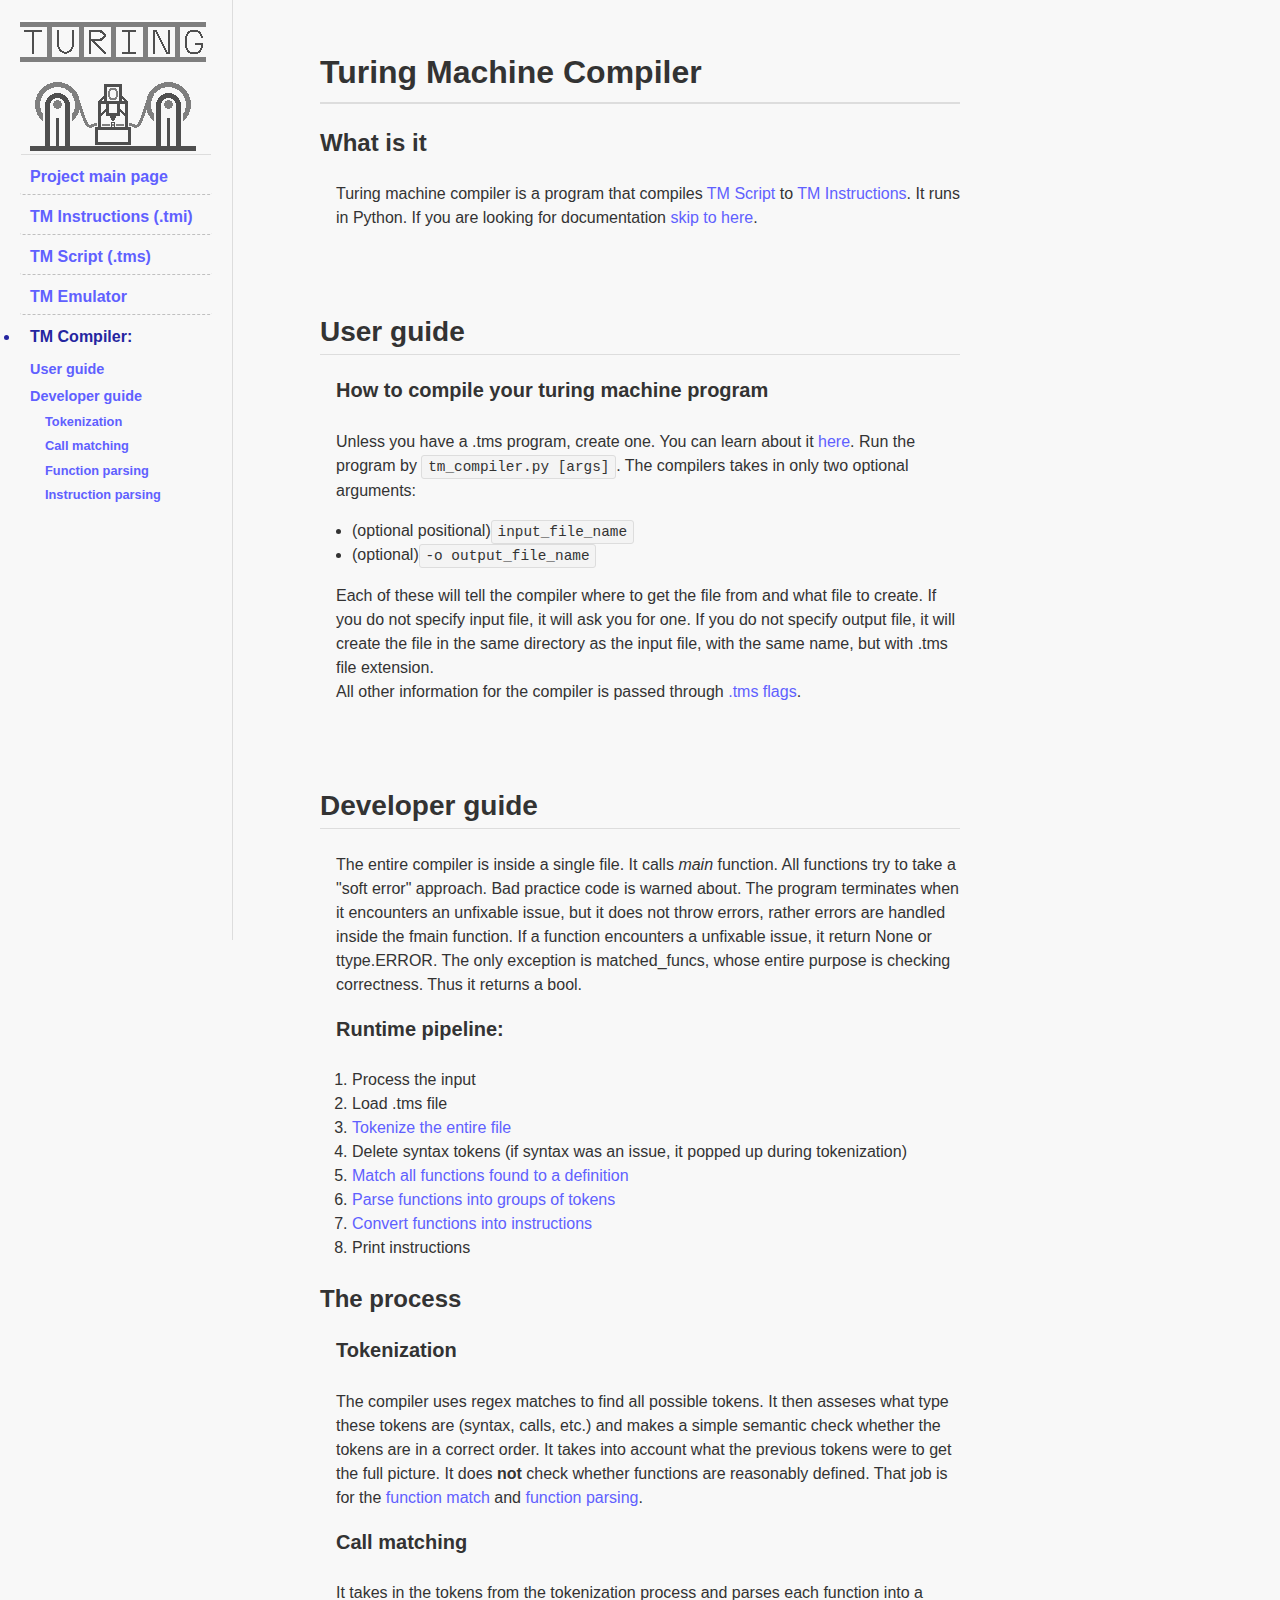
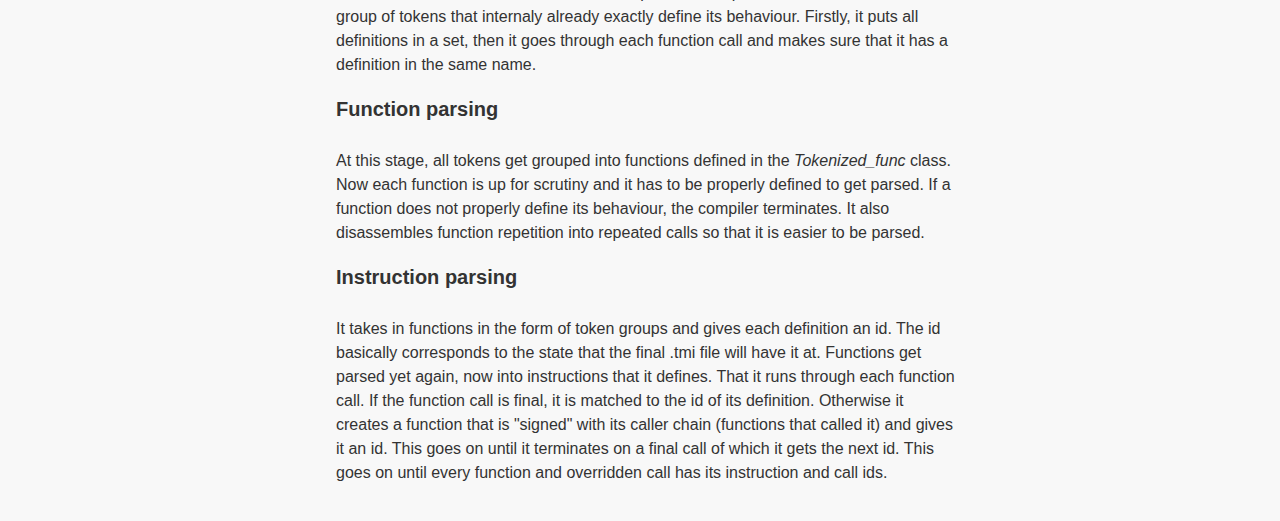
==== tm_project/compiler.html @ 1b93ad26 "Add files via upload" ====
<!DOCTYPE html>
<html lang="en">
<head>
    <meta charset="utf-8">
    <link rel="stylesheet" href="main.css">
    <link rel="icon" href="./TuringMachineDark.png" type="image/x-icon">
    <title>
        Turing Machine Project
    </title>
</head>
<body>
    <header>
        <h1>
            Turing Machine Compiler
        </h1>
    </header>
    <nav>
        <img src="TuringMachineWhite.png" alt="logo">
        <hr>
        <ul>
            <li><a href="./index.html">Project main page</a></li>
            <li><a href="./tmi.html">TM Instructions (.tmi)</a></li>
            <li><a href="./tms.html">TM Script (.tms)</a></li>
            <li><a href="./emulator.html">TM Emulator</a></li>
            <li class="disc">TM Compiler:<li>
            <li><a href="#user-guide" class="in-page-1">User guide</a></li>
            <li><a href="#developer-guide" class="in-page-1">Developer guide</a></li>
            <li><a href="#tokenization" class="in-page-2">Tokenization</a></li>
            <li><a href="#call-matching" class="in-page-2">Call matching</a></li>
            <li><a href="#function-parsing" class="in-page-2">Function parsing</a></li>
            <li><a href="#instruction-parsing" class="in-page-2">Instruction parsing</a></li>
        </ul>
    </nav>
    
    <h3>What is it</h3>
    <p>
        Turing machine compiler is a program that compiles
        <a href="./tms.html">TM Script</a> to <a href="./tmi.html">TM Instructions</a>.
        It runs in Python. If you are looking for documentation
        <a href="#developer-guide">skip to here</a>.
    </p>
    <h2 id="user-guide">User guide</h2>
    <h4>How to compile your turing machine program</h4>
    <p>
        Unless you have a .tms program, create one. You can learn about it
        <a href="tms.html">here</a>. 
        
        Run the program by <code>tm_compiler.py [args]</code>.

        The compilers takes in only two optional arguments:
    </p>
    <ul>
        <li>(optional positional)<code>input_file_name</code></li>
        <li>(optional)<code>-o output_file_name</code></li>
    </ul>
    <p>
        Each of these will tell the compiler where to get the file from and what
        file to create. If you do not specify input file, it will ask you for one.
        If you do not specify output file, it will create the file in the same directory
        as the input file, with the same name, but with .tms file extension.<br>
        All other information for the compiler is passed through
        <a href="./tms.html#flags">.tms flags</a>.
    </p>
    
    <h2 id="developer-guide">Developer guide</h2>
    <p>
        The entire compiler is inside a single file. It calls <em>main</em> function.
        All functions try to take a "soft error" approach. Bad practice code is warned about.
        The program terminates when it encounters an unfixable issue,
        but it does not throw errors, rather errors are handled inside the fmain function.
        If a function encounters a unfixable issue, it return None or ttype.ERROR. The only
        exception is matched_funcs, whose entire purpose is checking correctness.
        Thus it returns a bool.
    </p>
    <h4 id="runtime-pipeline">Runtime pipeline:</h4>
    <ol>
        <li>Process the input</li>
        <li>Load .tms file</li>
        <li><a href="#tokenization">Tokenize the entire file</a></li>
        <li>Delete syntax tokens (if syntax was an issue, it popped up during tokenization)</li>
        <li><a href="#call-matching">Match all functions found to a definition</a></li>
        <li><a href="#function-parsing">Parse functions into groups of tokens</a></li>
        <li><a href="#instruction-parsing">Convert functions into instructions</a></li>
        <li>Print instructions</li>
    </ol>
    <h3 id="process">The process</h3>
    <h4 id="tokenization">Tokenization</h4>
    <p>
        The compiler uses regex matches to find all possible tokens. It then
        asseses what type these tokens are (syntax, calls, etc.) and makes a simple semantic
        check whether the tokens are in a correct order. It takes into account what the previous
        tokens were to get the full picture. It does <strong>not</strong> check whether functions
        are reasonably defined. That job is for the <a href="#function-match">function match</a>
        and <a href="#function-parsing">function parsing</a>.
    </p>
    <h4 id="call-matching">Call matching</h4>
    <p>
        It takes in the tokens from the tokenization process and parses each function into
        a group of tokens that internaly already exactly define its behaviour. Firstly, it
        puts all definitions in a set, then it goes through each function call and makes sure
        that it has a definition in the same name.
    </p>
    <h4 id="function-parsing">Function parsing</h4>
    <p>
        At this stage, all tokens get grouped into functions defined in the <em>Tokenized_func</em>
        class. Now each function is up for scrutiny and it has to be properly defined to get parsed.
        If a function does not properly define its behaviour, the compiler terminates. It also
        disassembles function repetition into repeated calls so that it is easier to be parsed.
    </p>
    <h4 id="instruction-parsing">Instruction parsing</h4>
    <p>
        It takes in functions in the form of token groups and gives each definition an id.
        The id basically corresponds to the state that the final .tmi file will have it at.
        Functions get parsed yet again, now into instructions that it defines.
        That it runs through each function call. If the function call is final, it is matched
        to the id of its definition. Otherwise it creates a function that is "signed" with
        its caller chain (functions that called it) and gives it an id. This goes on until
        it terminates on a final call of which it gets the next id. This goes on until
        every function and overridden call has its instruction and call ids.
    </p>
</body>
</html>
---- tm_project/main.css ----
/* general */
body {
    font-family: 'Arial', 'Helvetica', sans-serif;
    line-height: 1.5;
    color: #333333;
    background-color: #f8f8f8;
    padding: 20px;
    max-width: 50%;
    margin: 0 auto;

}
hr {
    border: 0;
    border-top: 1px solid #dddddd;
    margin: 2em;
}
p {
    padding-left: 1em;
    margin: 1em 0;
}

/* headings */
h1, h2, h3, h4 {
    margin-top: 1em;
    font-weight: bold;
    line-height: 1.25;
}
h1 {
    font-size: 2em;
    border-bottom: 2px solid #dddddd;
    padding-bottom: 0.3em;
}
h2 {
    margin-top: 3em;
    font-size: 1.75em;
    border-bottom: 1px solid #dddddd;
    padding-bottom: 0.2em;
}
h3 {
    margin-top: 1em;
    font-size: 1.5em;
}
h4 {
    padding-left: 0.8em;
    font-size: 1.25em;
}

/* navigation */
nav {
    position: fixed;
    top: 0;
    left: 0;
    height: 100%;
    width: 15%;
    background-color: #f8f8f8;
    border-right: 1px solid #dddddd;
    padding: 20px;
    box-shadow: 0px 0 0px #6060ff;
    line-height: 1.5;
}
nav hr {
    margin: 1px;
}
nav ul {
    list-style: none;
    padding: 0;
    margin: 0;
}
nav ul li {
    margin: 5px 0;
    text-decoration: none;
    color: #2525a0;
    font-weight: bold;
}
nav ul li.disc{
    list-style-type: disc;
    padding: 5px 10px;
}
nav ul li a {
    text-decoration: none;
    padding: 5px 10px;
    color: #6060ff;
    font-weight: bold;
    display: block;
    border-radius: 2px;
    border-bottom: 1px dashed #c0c0c0;
}
nav ul li a:hover {
    background-color: #f0f0f0;
}
nav ul li a.in-page-1 {
    padding: 0px 10px;
    font-size: 0.9em;
    border-bottom: none;
}
nav ul li a.in-page-2 {
    padding: 0px 25px;
    font-size: 0.8em;
    border-bottom: none;
}

blockquote {
    margin: 1em;
    margin-left: 16px;
    padding: 0.5em 1em;
    border-left: 4px solid #6060ff;
    color: #555555;
    background-color: #f4f4f4;
}

#project {
    color: #323232;
}

/* code */
pre {
    background: #f4f4f4;
    border: 1px solid #dddddd;
    padding: 1em;
    overflow-x: auto;
    margin: 1em 0;
    font-family: 'Courier New', monospace;
    font-size: 0.9em;
}
code {
    background: #f4f4f4;
    border: 1px solid #dddddd;
    padding: 0.2em 0.4em;
    border-radius: 3px;
    font-family: 'Courier New', monospace;
    font-size: 0.9em;
}

/* lists */
ul, ol {
    margin: 1em 0;
    padding-left: 2em;
}
ul {
    list-style-type: disc;
}
ol {
    list-style-type: decimal;
}

/* links */
a {
    color: #6060ff;
    text-decoration: none;
}
a:hover {
    text-decoration: underline;
}

/* tables */
table {
    border-collapse: collapse;
    width: 100%;
    margin: 1em;
}
th, td {
    border: 1px solid #dddddd;
    padding: 0.5em;
    text-align: left;
}
th {
    background: #f4f4f4;
    font-weight: bold;
}
tr.centered > td {
    text-align: center;
    vertical-align: middle;
}

/* Images */
img {
    max-width: 100%;
    height: auto;
    display: block;
}
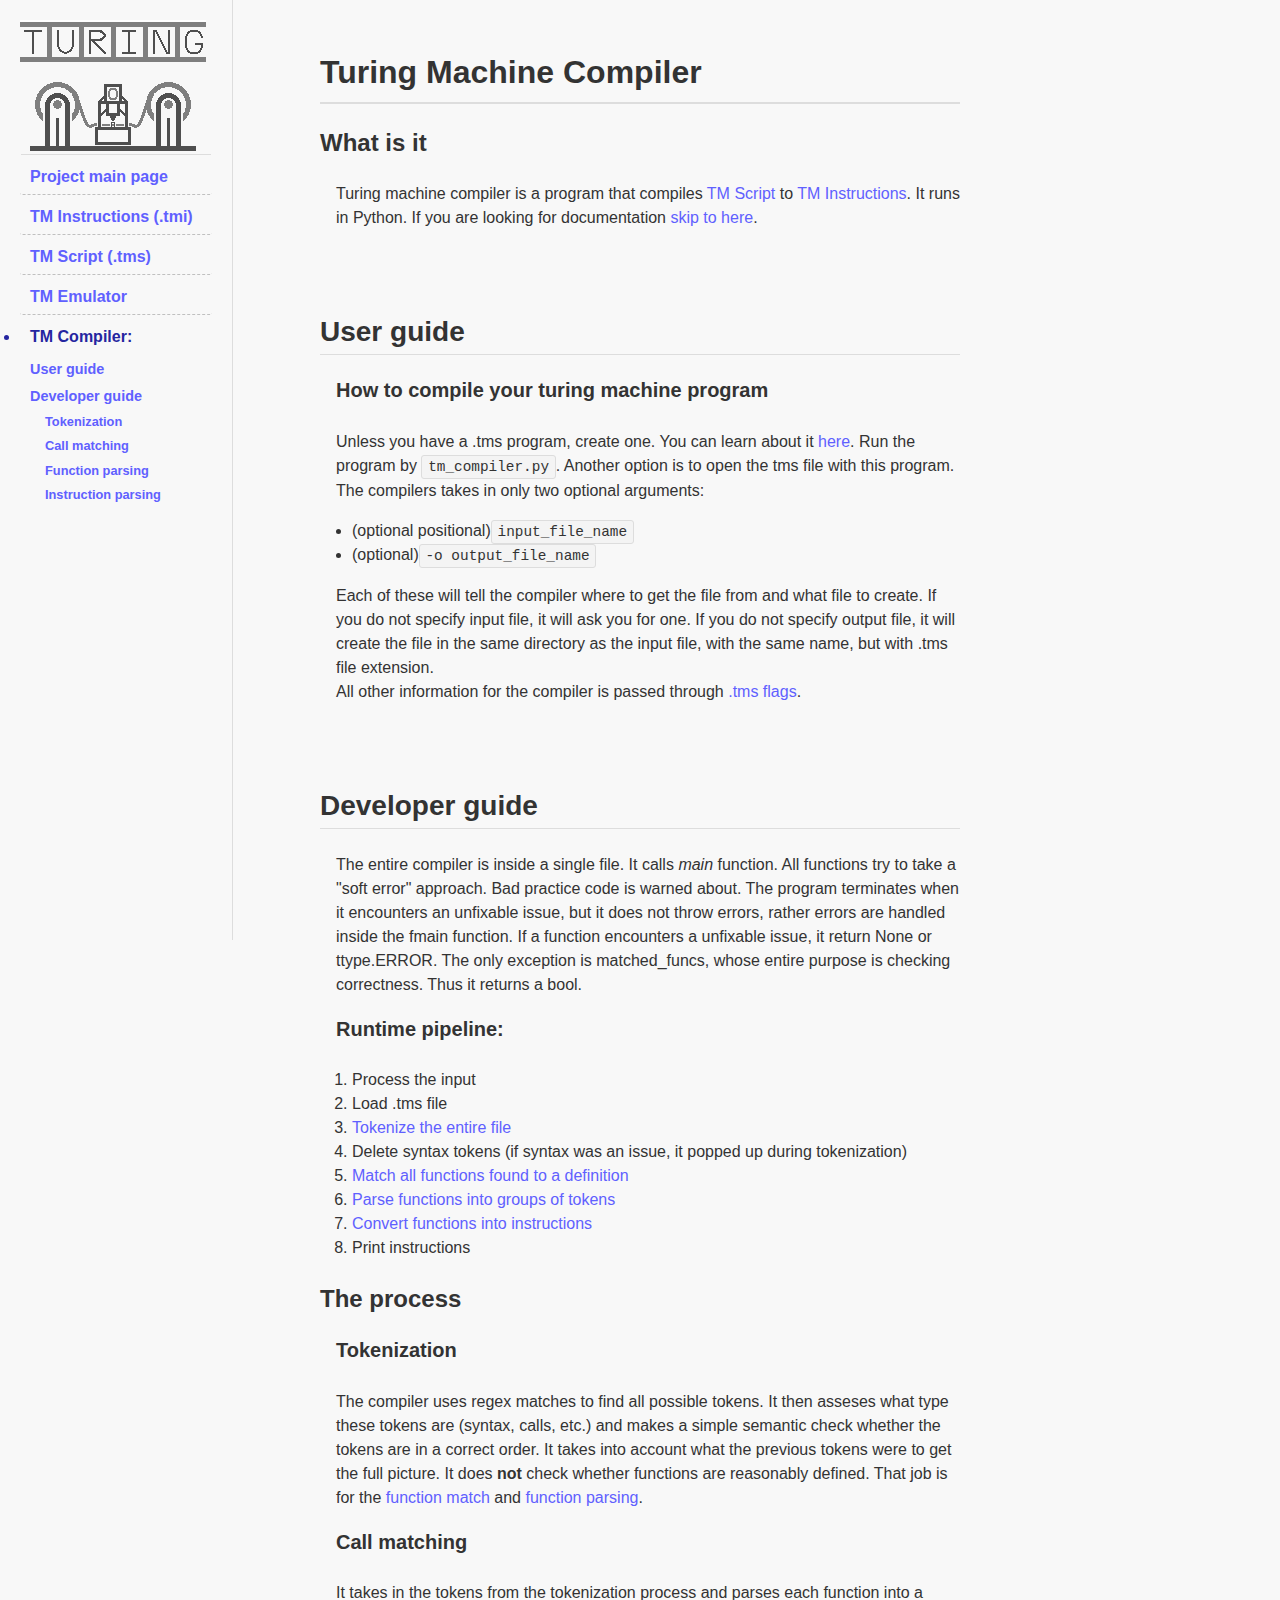
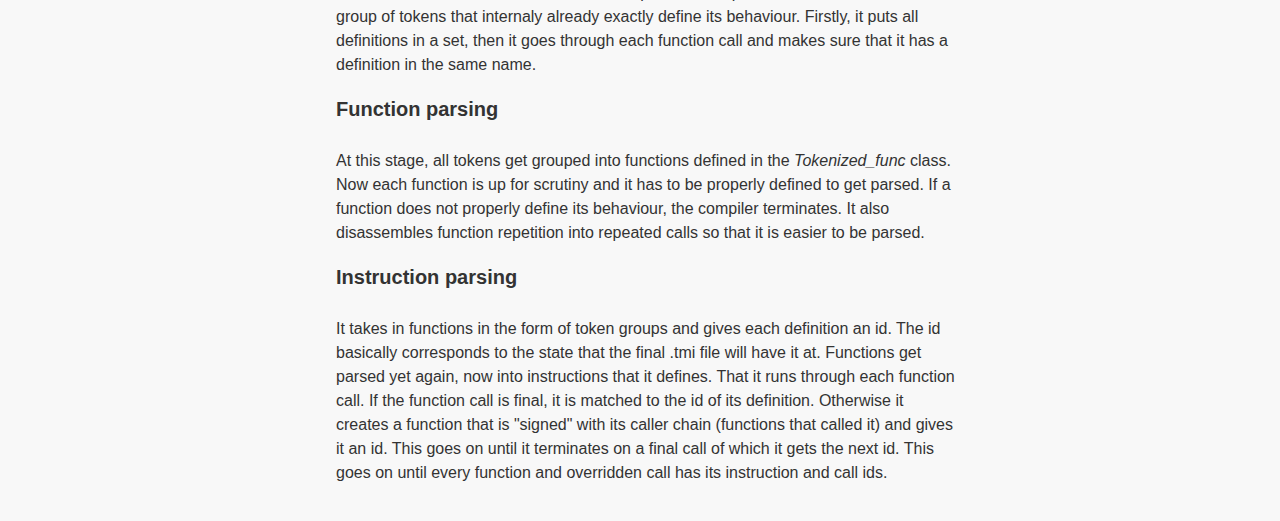
==== commit 99bbda65: "Fixed issues" ====
--- a/tm_project/compiler.html
+++ b/tm_project/compiler.html
@@ -45,7 +45,8 @@
         Unless you have a .tms program, create one. You can learn about it
         <a href="tms.html">here</a>. 
         
-        Run the program by <code>tm_compiler.py [args]</code>.
+        Run the program by <code>tm_compiler.py</code>.
+        Another option is to open the tms file with this program.
 
         The compilers takes in only two optional arguments:
     </p>
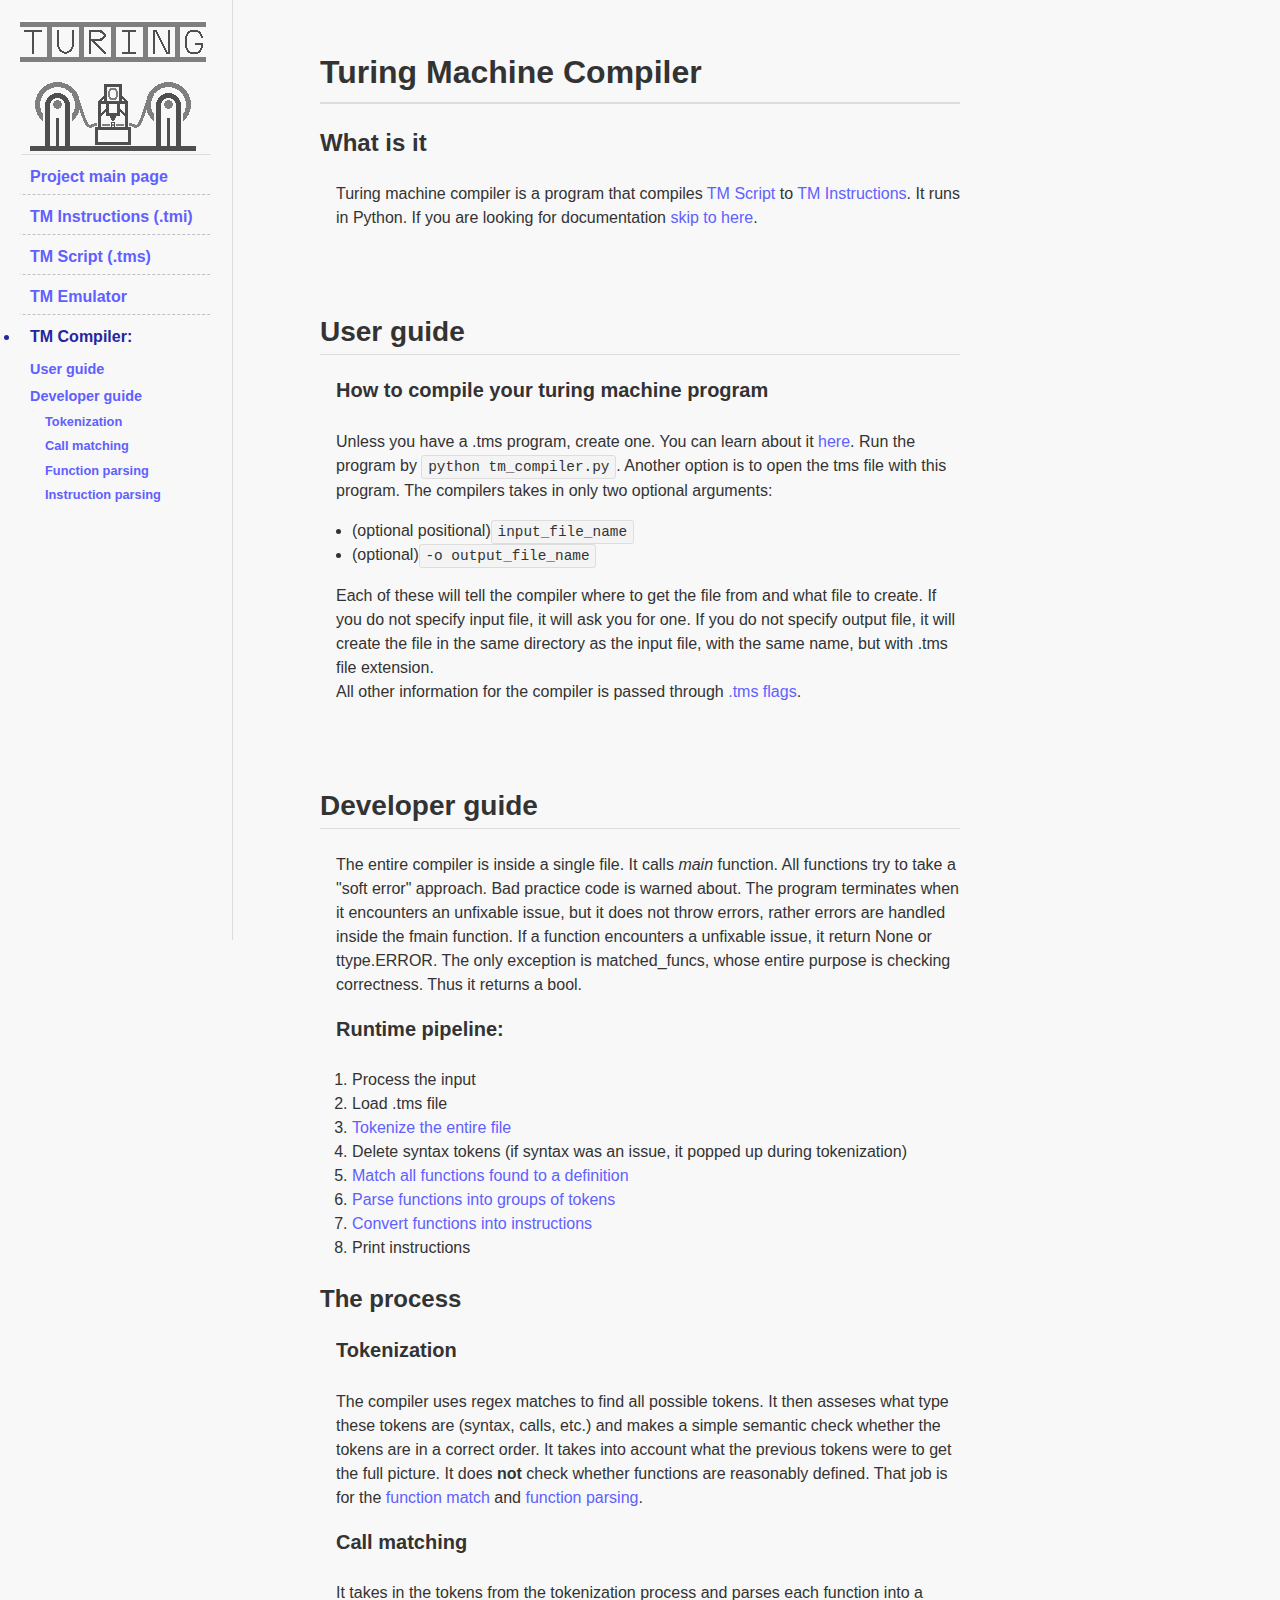
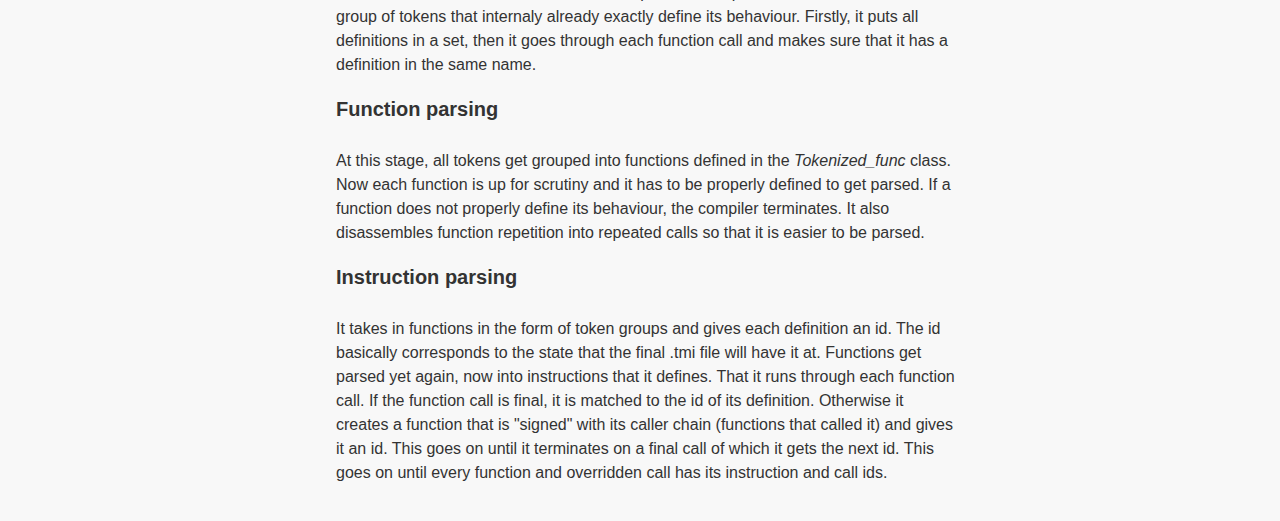
==== commit d9b9cbc5: "Update compiler.html" ====
--- a/tm_project/compiler.html
+++ b/tm_project/compiler.html
@@ -45,7 +45,7 @@
         Unless you have a .tms program, create one. You can learn about it
         <a href="tms.html">here</a>. 
         
-        Run the program by <code>tm_compiler.py</code>.
+        Run the program by <code>python tm_compiler.py</code>.
         Another option is to open the tms file with this program.
 
         The compilers takes in only two optional arguments:
@@ -120,4 +120,4 @@
         every function and overridden call has its instruction and call ids.
     </p>
 </body>
-</html>+</html>
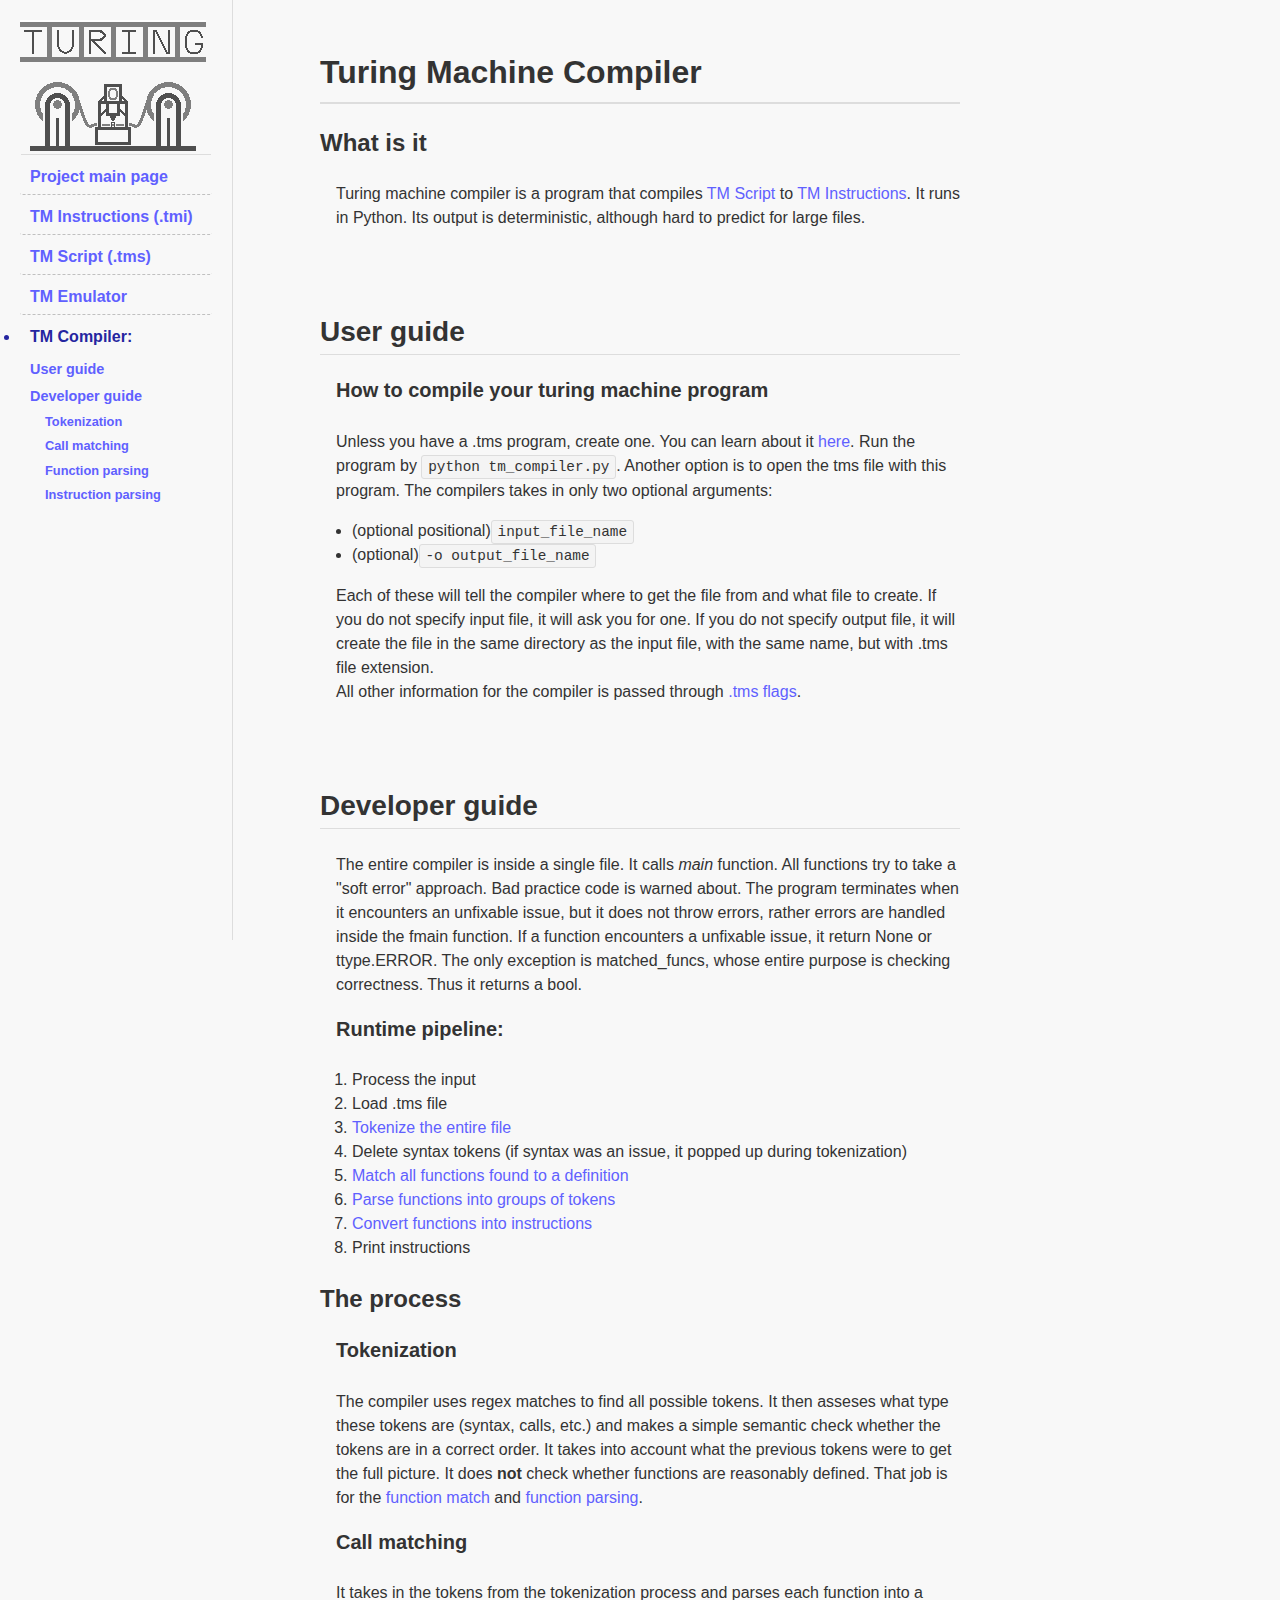
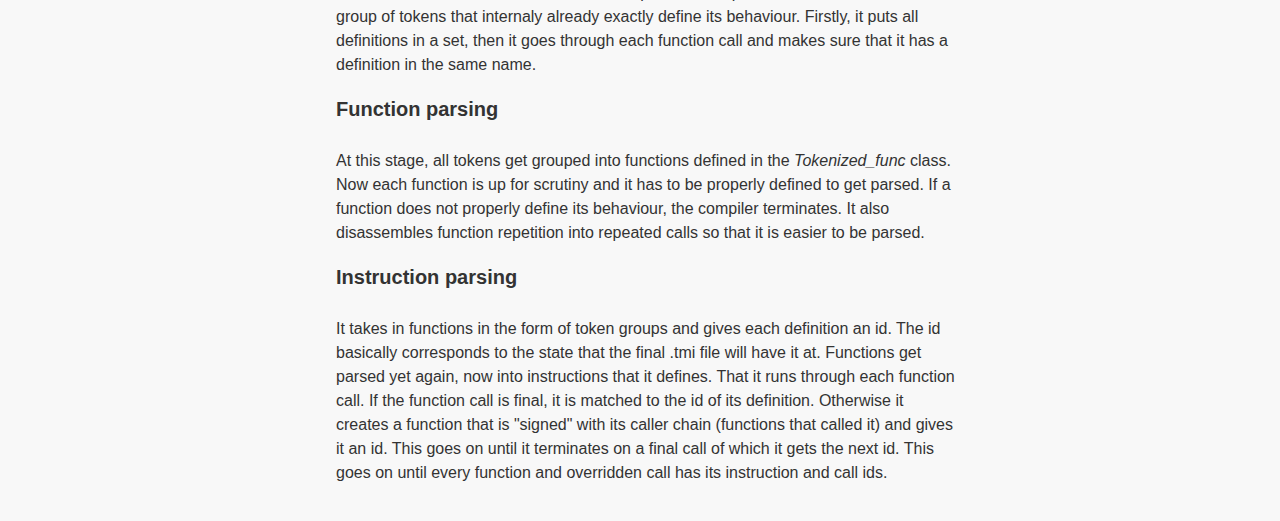
==== commit 2dccdfe5: "Update compiler.html" ====
--- a/tm_project/compiler.html
+++ b/tm_project/compiler.html
@@ -36,8 +36,7 @@
     <p>
         Turing machine compiler is a program that compiles
         <a href="./tms.html">TM Script</a> to <a href="./tmi.html">TM Instructions</a>.
-        It runs in Python. If you are looking for documentation
-        <a href="#developer-guide">skip to here</a>.
+        It runs in Python. Its output is deterministic, although hard to predict for large files.
     </p>
     <h2 id="user-guide">User guide</h2>
     <h4>How to compile your turing machine program</h4>
